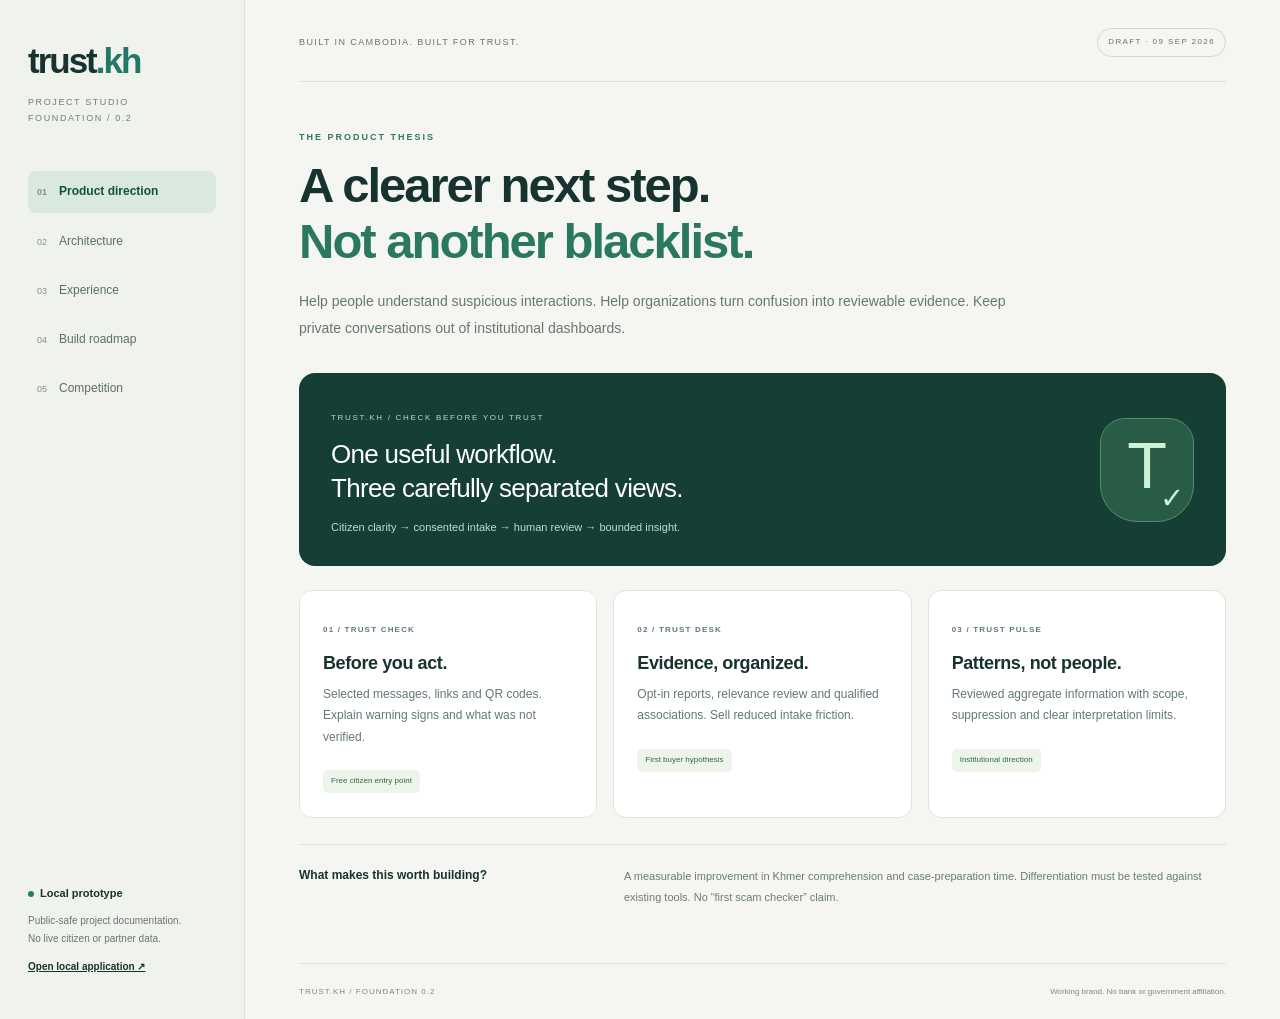
==== app/static/project/index.html @ 252b232f "feat: Trust.kh foundation 0.2 with working intake UI, architecture and CDA plan" ====
<!doctype html><html lang="en"><head><meta charset="utf-8"><meta name="viewport" content="width=device-width,initial-scale=1"><title>Trust.kh — Project studio</title><link rel="stylesheet" href="studio.css"></head><body><a class="skip" href="#content">Skip to content</a><div class="shell"><aside class="rail"><a class="wordmark" href="#overview">trust<span>.kh</span></a><p class="rail-caption">PROJECT STUDIO<br>FOUNDATION / 0.2</p><nav aria-label="Project sections"><button class="active" data-view="overview" aria-pressed="true"><span>01</span>Product direction</button><button data-view="architecture" aria-pressed="false"><span>02</span>Architecture</button><button data-view="experience" aria-pressed="false"><span>03</span>Experience</button><button data-view="roadmap" aria-pressed="false"><span>04</span>Build roadmap</button><button data-view="pitch" aria-pressed="false"><span>05</span>Competition</button></nav><div class="rail-bottom"><span class="status-dot"></span>Local prototype<p>Public-safe project documentation.<br>No live citizen or partner data.</p><a href="/">Open local application ↗</a></div></aside><main id="content"><header class="top"><span>BUILT IN CAMBODIA. BUILT FOR TRUST.</span><span class="pill">DRAFT · 09 SEP 2026</span></header><section data-section="overview"><div class="eyebrow">THE PRODUCT THESIS</div><h1>A clearer next step.<br><em>Not another blacklist.</em></h1><p class="lead">Help people understand suspicious interactions. Help organizations turn confusion into reviewable evidence. Keep private conversations out of institutional dashboards.</p><div class="hero-box"><div><span class="tiny">TRUST.KH / CHECK BEFORE YOU TRUST</span><h2>One useful workflow.<br>Three carefully separated views.</h2><p>Citizen clarity → consented intake → human review → bounded insight.</p></div><span class="seal" aria-hidden="true">T<span>✓</span></span></div><div class="cards three"><article><span class="label">01 / TRUST CHECK</span><h3>Before you act.</h3><p>Selected messages, links and QR codes. Explain warning signs and what was not verified.</p><span class="tag">Free citizen entry point</span></article><article><span class="label">02 / TRUST DESK</span><h3>Evidence, organized.</h3><p>Opt-in reports, relevance review and qualified associations. Sell reduced intake friction.</p><span class="tag">First buyer hypothesis</span></article><article><span class="label">03 / TRUST PULSE</span><h3>Patterns, not people.</h3><p>Reviewed aggregate information with scope, suppression and clear interpretation limits.</p><span class="tag">Institutional direction</span></article></div><div class="split-note"><strong>What makes this worth building?</strong><p>A measurable improvement in Khmer comprehension and case-preparation time. Differentiation must be tested against existing tools. No “first scam checker” claim.</p></div></section><section data-section="architecture" hidden><div class="eyebrow">ONE REPOSITORY. ONE MODULAR APPLICATION.</div><h1>Small enough to build.<br><em>Clear enough to trust.</em></h1><p class="lead">The current local adapter is intentionally separate from the proposed production design. Infrastructure is not an impact metric.</p><div class="architecture"><div class="layer-caption">WORKING LOCAL FOUNDATION</div><div class="nodes"><div>Citizen browser<small>Selected input + consent</small></div><div>Analyst workspace<small>Development role key</small></div><div>Aggregate view<small>Separate development key</small></div></div><div class="arrow" aria-hidden="true">↓</div><div class="node-main">FastAPI modular application<small>Request limits · scoped capabilities · versioned passive rules · QR decoding</small></div><div class="arrow" aria-hidden="true">↓</div><div class="nodes two"><div>Short-lived memory<small>15-minute check capabilities</small></div><div>SQLite<small>Minimized reports, review, audit</small></div></div></div><div class="cards two"><article><span class="label">PILOT TARGET / NOT IMPLEMENTED</span><h3>Durable and purpose-bound.</h3><p>PostgreSQL migrations, named staff + MFA, organization-level authorization, bounded workers, private storage, retention jobs and tested recovery.</p></article><article><span class="label">DESIGN BOUNDARY</span><h3>No arbitrary browsing.</h3><p>The app does not visit submitted URLs. External reputation and extraction require an approved provider, privacy decision, cost cap and explicit availability states.</p></article></div><div class="split-note"><strong>Publication is a separate boundary.</strong><p>Production Pulse should read approved fixed-period snapshots, not an unrestricted case database. Current small-cell suppression is not an anonymity guarantee.</p></div></section><section data-section="experience" hidden><div class="eyebrow">THE EXPERIENCE</div><h1>Calm by design.<br><em>Specific when it matters.</em></h1><p class="lead">A restrained deep-green palette, readable type, large controls and explanations that distinguish evidence from uncertainty. Khmer citizen copy is a draft pending user review.</p><div class="experience-grid"><article class="screen"><div class="screen-top"><strong>trust.kh</strong><span>DESIGN WALKTHROUGH</span></div><h3>What feels suspicious?</h3><div class="fake-tabs"><span class="selected">Message</span><span>Link</span><span>QR</span></div><div class="sample-input">Synthetic example:<br>“Please send your OTP to claim a reward.”</div><div class="sample-button">Check warning signs ↗</div><p class="micro">Illustration of the implemented workflow. This studio does not submit or analyze messages.</p></article><article class="screen"><div class="screen-top"><strong>Your next step</strong><span>ILLUSTRATIVE RESULT</span></div><div class="warning"><span>STRONG WARNING SIGNS</span><h3>Do not share the code.</h3><p>The text requests an OTP. Verify independently rather than sending credentials to another person.</p></div><div class="reason"><strong>What is not checked</strong><p>Sender identity, bank ownership and live reputation.</p></div><div class="reason"><strong>You control reporting</strong><p>A separate consent step. No automatic public accusation.</p></div></article></div><div class="cards three"><article><span class="swatch green"></span><h3>Clear action</h3><p>Deep green for primary actions. Status always uses words as well as color.</p></article><article><span class="swatch amber"></span><h3>Calibrated warnings</h3><p>No invented “93% scam” scores. Present reasons, source limits and next steps.</p></article><article><span class="swatch gray"></span><h3>Honest unknowns</h3><p>An unknown result is not safe. Offline guidance must not look like a live check.</p></article></div><div class="split-note"><strong>Actual working screens are in the app.</strong><p>Use the citizen, analyst and Pulse pages on the local server. This walkthrough is not a substitute for backend tests or device testing.</p></div></section><section data-section="roadmap" hidden><div class="eyebrow">BUILD IN SMALL, VERIFIED SLICES</div><h1>From prototype<br><em>to credible evidence.</em></h1><p class="lead">A founder-led plan with AI-assisted development. Dates and capacity are assumptions; customer validation and safe data handling determine the release.</p><div class="timeline"><article><span class="week">09–15 SEP</span><div><span class="tag">FOUNDATION + DISCOVERY</span><h3>Establish the workflow.</h3><p>Local app, code history, architecture, acceptance tests. Interview five staff and ten citizen users; confirm ownership and category.</p></div></article><article><span class="week">16–29 SEP</span><div><span class="tag planned">PLANNED</span><h3>Build the controlled pilot path.</h3><p>Durable storage and named identity. Approved reputation adapter and user-confirmed extraction. Evaluate Khmer and KHQR compatibility.</p></div></article><article><span class="week">30 SEP–13 OCT</span><div><span class="tag planned">PLANNED</span><h3>Prove safety and usefulness.</h3><p>Consent, access, deletion and restoration tests. Controlled pilot only after release gates. Compare with the existing staff workflow.</p></div></article><article><span class="week">14–27 OCT</span><div><span class="tag planned">PLANNED</span><h3>Measure, correct, freeze.</h3><p>Review errors, price-test, seek a second design partner, document outcomes and rehearse a transparent demonstration.</p></div></article><article><span class="week">28 OCT–01 NOV</span><div><span class="tag planned">SUBMISSION BUFFER</span><h3>Submit what is true.</h3><p>Owner approval, exact eligibility and field checks. Distinguish working, synthetic and planned capabilities.</p></div></article></div><div class="split-note"><strong>Cut scope before cutting safeguards.</strong><p>Telegram, native apps, detailed maps and elaborate graph visuals come after the core intake workflow, not before it.</p></div></section><section data-section="pitch" hidden><div class="eyebrow">CDA 2026 / WORKING ENTRY STRATEGY</div><h1>Demonstrate value.<br><em>Do not manufacture traction.</em></h1><p class="lead">Primary working route: Digital Research &amp; Innovation, subject to eligibility confirmation. Minister’s Startup remains conditional on applicable registration and ownership requirements.</p><div class="hero-box"><div><span class="tiny">THE RESEARCH QUESTION</span><h2>Can structured, user-confirmed intake<br>make case preparation meaningfully better?</h2><p>Compare preparation time, comprehension, correction burden and mistakes—not just downloads.</p></div></div><div class="cards three"><article><span class="label">WORKING DEMO</span><h3>Show an unknown.</h3><p>Explain an OTP warning, then show an unfamiliar link with insufficient evidence. No claim of comprehensive scam detection.</p></article><article><span class="label">PILOT PROOF</span><h3>Measure the difference.</h3><p>Matched tasks, documented baseline, held-out cases and independent review where feasible. Targets are not results.</p></article><article><span class="label">RIGHT TO OPERATE</span><h3>Earn permission.</h3><p>Confirm applicant eligibility, project ownership, data permissions and any use of logos. No government endorsement is claimed.</p></article></div><div class="facts"><div><strong>02 Nov 2026</strong><span>Published application closing date</span></div><div><strong>Individual route</strong><span>Research &amp; Innovation eligibility</span></div><div><strong>No submission yet</strong><span>Draft proposal; owner action required</span></div></div><p class="micro">Source: MPTC CDA 2026 page, reviewed 9 September 2026. Verify requirements before submitting. <a href="https://mptc.gov.kh/cda26/" target="_blank" rel="noopener noreferrer">Official competition information ↗</a></p></section><footer>TRUST.KH / FOUNDATION 0.2<span>Working brand. No bank or government affiliation.</span></footer></main></div><script src="studio.js"></script></body></html>
---- app/static/project/studio.css ----
*{box-sizing:border-box}body{margin:0;background:#f5f6f1;color:#16332f;font-family:Inter,Arial,sans-serif;font-size:15px;line-height:1.6}button{font:inherit;cursor:pointer}a{color:inherit}button:focus-visible,a:focus-visible{outline:3px solid #b56b2e;outline-offset:5px}[hidden]{display:none!important}.skip{position:absolute;top:-100px;padding:10px;background:white;z-index:5}.skip:focus{top:4px}.shell{max-width:1600px;margin:auto;display:grid;grid-template-columns:245px 1fr;min-height:100vh}.rail{padding:43px 28px;border-right:1px solid #dce2da;display:flex;flex-direction:column;min-height:100vh;background:#f0f3ec}.wordmark{font-weight:800;font-size:35px;letter-spacing:-2px;text-decoration:none;line-height:1}.wordmark span{color:#247766}.rail-caption{font-size:9px;letter-spacing:1.6px;color:#6c7f72;line-height:1.8;margin:16px 0 45px}nav{display:grid;gap:8px}nav button{border:0;background:transparent;text-align:left;padding:11px 9px;border-radius:8px;font-size:12px;color:#5a6f65}nav button span{font-size:9px;display:inline-block;width:22px;color:#7c9484}nav button.active{background:#dae9dd;color:#154f40;font-weight:700}.rail-bottom{margin-top:auto;padding-top:80px;font-size:11px;font-weight:700}.rail-bottom p{font-size:10px;font-weight:400;color:#63786d;line-height:1.8}.rail-bottom a{font-size:10px}.status-dot{width:6px;height:6px;display:inline-block;background:#277d5e;border-radius:50%;margin-right:6px}main{padding:28px 54px 20px;min-width:0}.top{display:flex;justify-content:space-between;align-items:center;gap:20px;font-size:9px;letter-spacing:1.4px;color:#64766a;border-bottom:1px solid #dde2d9;padding-bottom:24px;margin-bottom:48px}.pill{border:1px solid #d0dbcb;padding:7px 10px;border-radius:20px;font-size:8px;white-space:nowrap}.eyebrow{font-size:9px;letter-spacing:2px;font-weight:700;color:#317859;margin-bottom:14px}h1{font-size:49px;letter-spacing:-2px;font-weight:650;line-height:1.13;margin:0 0 19px}h1 em{font-style:normal;color:#2b7860}.lead{font-size:14px;max-width:710px;color:#64796c;line-height:1.9;margin:0 0 30px}.hero-box{padding:30px 32px;background:#153e34;color:white;border-radius:16px;display:flex;align-items:center;justify-content:space-between;gap:20px;margin:32px 0 24px}.tiny{font-size:8px;letter-spacing:1.7px;color:#b8dec2}.hero-box h2{font-weight:500;font-size:26px;letter-spacing:-.7px;line-height:1.3;margin:11px 0}.hero-box p{font-size:11px;color:#c3dccb;margin:13px 0 0}.seal{position:relative;font-size:65px;background:#285c47;color:#cef4d8;width:94px;height:104px;border:1px solid #578b6a;border-radius:25px 25px 37px 37px;text-align:center;line-height:1.45;flex-shrink:0}.seal span{position:absolute;right:9px;bottom:2px;font-size:29px}.cards{display:grid;gap:16px;margin:23px 0}.three{grid-template-columns:repeat(3,1fr)}.two{grid-template-columns:repeat(2,1fr)}.cards article{padding:24px 23px;background:#fff;border:1px solid #dfe5dc;border-radius:13px}.label{font-size:8px;letter-spacing:1.2px;color:#5d7d6a;font-weight:700}h3{font-size:18px;letter-spacing:-.4px;margin:12px 0 8px;line-height:1.35}.cards p{font-size:12px;line-height:1.8;color:#637a69;margin:8px 0 18px}.tag{font-size:8px;background:#edf4e9;color:#2f6b46;border-radius:5px;padding:5px 8px;display:inline-block}.planned{background:#f7eddc;color:#80591d}.split-note{display:grid;grid-template-columns:1fr 2fr;gap:24px;border-top:1px solid #d9e1d4;margin-top:26px;padding-top:21px}.split-note strong{font-size:12px;line-height:1.5}.split-note p{font-size:11px;color:#6a7d6c;line-height:1.9;margin:0}footer{margin-top:55px;border-top:1px solid #dfe4d9;padding:22px 0 0;display:flex;justify-content:space-between;gap:15px;font-size:8px;letter-spacing:1px;color:#798b77}footer span{letter-spacing:0}.architecture{padding:28px;background:#fff;border:1px solid #dce6d8;border-radius:15px;margin-top:25px}.layer-caption{font-size:9px;letter-spacing:1.8px;margin-bottom:23px;color:#438162}.nodes{display:grid;grid-template-columns:repeat(3,1fr);gap:15px}.nodes.two{grid-template-columns:repeat(2,1fr)}.nodes div,.node-main{border:1px solid #b4d3b4;border-radius:10px;background:#f3f8ee;text-align:center;padding:16px 12px;font-size:13px;font-weight:650}.nodes small,.node-main small{display:block;font-size:9px;font-weight:400;color:#6b8168;margin-top:5px}.node-main{background:#193f33;color:#fff}.node-main small{color:#c5d9c6}.arrow{text-align:center;font-size:25px;line-height:1.1;color:#579369;margin:9px}.experience-grid{display:grid;grid-template-columns:1fr 1fr;gap:24px}.screen{background:#fff;border:1px solid #d9e4d4;border-radius:17px;padding:26px;box-shadow:0 12px 30px #152a1905}.screen-top{display:flex;align-items:center;justify-content:space-between;gap:10px;border-bottom:1px solid #e2e8dc;padding-bottom:15px;margin-bottom:22px}.screen-top strong{font-size:21px;letter-spacing:-1px}.screen-top span{font-size:7px;color:#7a8a74;letter-spacing:.7px}.fake-tabs{display:flex;gap:8px;margin:17px 0;font-size:10px}.fake-tabs span{padding:6px 14px;background:#f2f5ef;border-radius:6px}.fake-tabs .selected{background:#154b38;color:white}.sample-input{border:1px solid #d9e3d2;background:#f8faf5;padding:18px;border-radius:9px;font-size:12px;line-height:2;color:#65785e;min-height:130px}.sample-button{background:#17573e;color:white;padding:12px 17px;border-radius:8px;display:inline-block;font-size:11px;margin:18px 0 0}.micro{font-size:10px;color:#7a8a70;line-height:1.9}.warning{background:#fbefea;border:1px solid #ebcabe;border-radius:11px;padding:18px}.warning>span{font-size:8px;letter-spacing:1.3px;color:#a14e38}.warning h3{font-size:20px;color:#a14e38}.warning p{font-size:11px;color:#7d665d}.reason{border-top:1px solid #e4e8df;padding-top:13px;margin-top:18px}.reason strong{font-size:11px}.reason p{font-size:11px;color:#71836a;margin:4px 0}.swatch{display:block;width:31px;height:31px;border-radius:50%;margin-bottom:16px}.green{background:#17573e}.amber{background:#b77336}.gray{background:#8a9a86}.timeline{margin-top:25px}.timeline article{display:grid;grid-template-columns:140px 1fr;gap:25px;padding:22px 0;border-top:1px solid #dbe2d4}.week{font-size:11px;color:#4a7052;padding-top:4px;font-weight:600}.timeline h3{margin:9px 0 6px}.timeline p{font-size:12px;color:#6b7d64;margin:0;line-height:1.8}.facts{display:grid;grid-template-columns:repeat(3,1fr);gap:22px;padding:25px 0;border-top:1px solid #dce3d5}.facts strong{font-size:18px;display:block;letter-spacing:-.4px}.facts span{font-size:10px;color:#718668}@media(max-width:1050px){.shell{grid-template-columns:210px 1fr}.rail{padding:33px 20px}main{padding:28px 30px}h1{font-size:42px}.hero-box h2{font-size:22px}.three{grid-template-columns:1fr}.split-note{grid-template-columns:1fr;gap:8px}}@media(max-width:720px){.shell{display:block}.rail{min-height:0;padding:22px 20px;display:block;border-right:0;border-bottom:1px solid #dce2da}.rail-caption{margin:9px 0 18px}.rail-bottom{display:none}nav{grid-template-columns:repeat(2,1fr);gap:4px}nav button{min-height:44px}.wordmark{font-size:30px}main{padding:23px 20px}.top{margin-bottom:30px;letter-spacing:.5px;font-size:8px}.pill{font-size:7px}h1{font-size:36px;letter-spacing:-1.2px}.hero-box{padding:23px}.hero-box h2{font-size:23px}.seal{display:none}.two,.experience-grid,.nodes,.nodes.two,.facts{grid-template-columns:1fr}.timeline article{grid-template-columns:1fr;gap:10px}.architecture{padding:20px}.lead{font-size:13px}footer{display:block}footer span{display:block;margin-top:8px}}@media(prefers-reduced-motion:reduce){*{scroll-behavior:auto!important}}
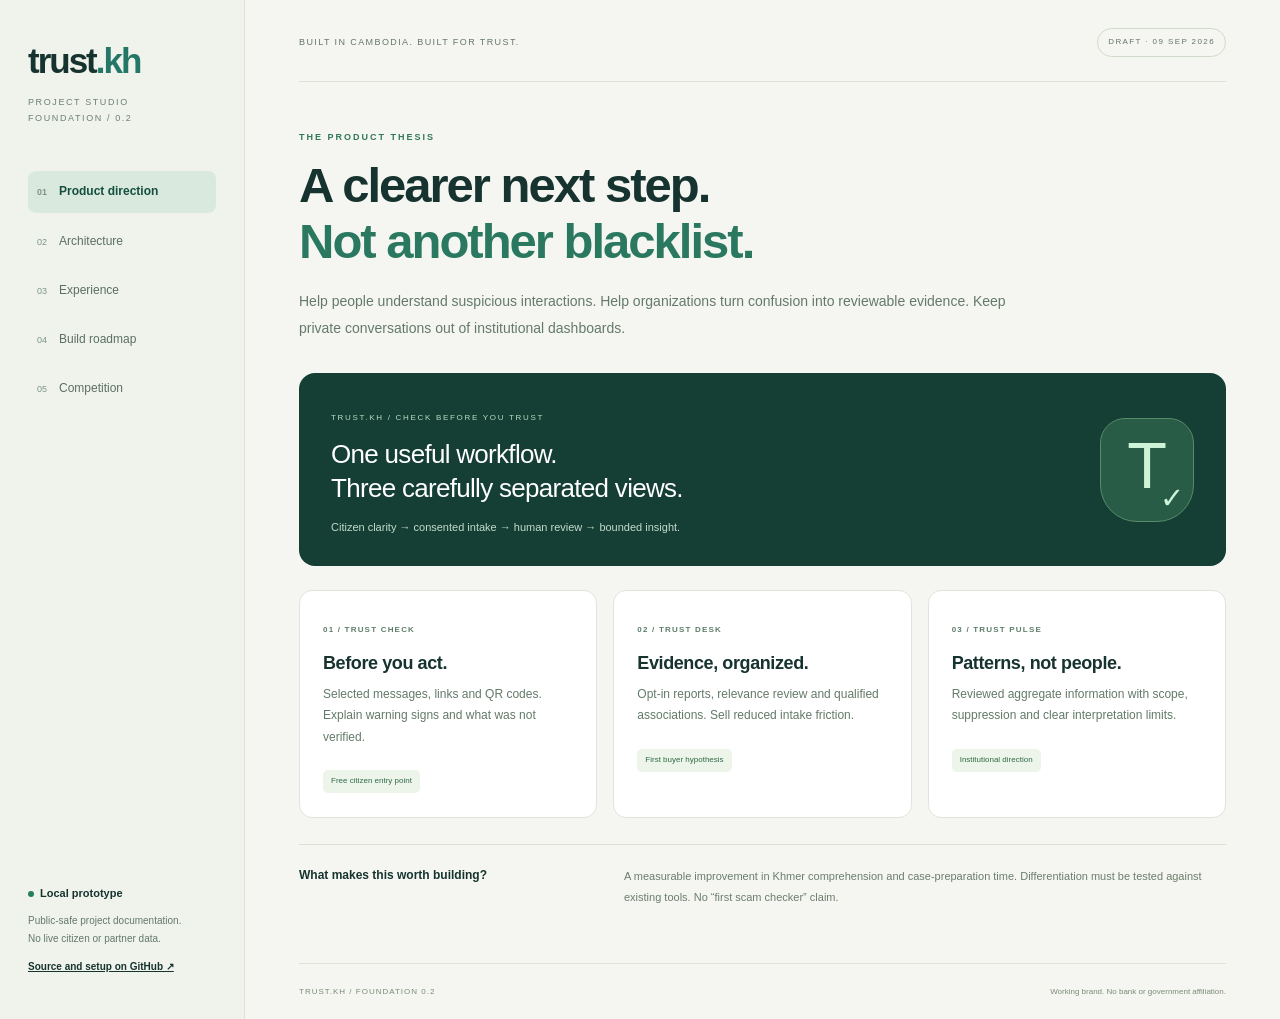
==== commit af22b7a8: "ci: publish the project studio to GitHub Pages Gives a shareable link for recruiting testers without" ====
--- a/app/static/project/index.html
+++ b/app/static/project/index.html
@@ -1 +1 @@
-<!doctype html><html lang="en"><head><meta charset="utf-8"><meta name="viewport" content="width=device-width,initial-scale=1"><title>Trust.kh — Project studio</title><link rel="stylesheet" href="studio.css"></head><body><a class="skip" href="#content">Skip to content</a><div class="shell"><aside class="rail"><a class="wordmark" href="#overview">trust<span>.kh</span></a><p class="rail-caption">PROJECT STUDIO<br>FOUNDATION / 0.2</p><nav aria-label="Project sections"><button class="active" data-view="overview" aria-pressed="true"><span>01</span>Product direction</button><button data-view="architecture" aria-pressed="false"><span>02</span>Architecture</button><button data-view="experience" aria-pressed="false"><span>03</span>Experience</button><button data-view="roadmap" aria-pressed="false"><span>04</span>Build roadmap</button><button data-view="pitch" aria-pressed="false"><span>05</span>Competition</button></nav><div class="rail-bottom"><span class="status-dot"></span>Local prototype<p>Public-safe project documentation.<br>No live citizen or partner data.</p><a href="/">Open local application ↗</a></div></aside><main id="content"><header class="top"><span>BUILT IN CAMBODIA. BUILT FOR TRUST.</span><span class="pill">DRAFT · 09 SEP 2026</span></header><section data-section="overview"><div class="eyebrow">THE PRODUCT THESIS</div><h1>A clearer next step.<br><em>Not another blacklist.</em></h1><p class="lead">Help people understand suspicious interactions. Help organizations turn confusion into reviewable evidence. Keep private conversations out of institutional dashboards.</p><div class="hero-box"><div><span class="tiny">TRUST.KH / CHECK BEFORE YOU TRUST</span><h2>One useful workflow.<br>Three carefully separated views.</h2><p>Citizen clarity → consented intake → human review → bounded insight.</p></div><span class="seal" aria-hidden="true">T<span>✓</span></span></div><div class="cards three"><article><span class="label">01 / TRUST CHECK</span><h3>Before you act.</h3><p>Selected messages, links and QR codes. Explain warning signs and what was not verified.</p><span class="tag">Free citizen entry point</span></article><article><span class="label">02 / TRUST DESK</span><h3>Evidence, organized.</h3><p>Opt-in reports, relevance review and qualified associations. Sell reduced intake friction.</p><span class="tag">First buyer hypothesis</span></article><article><span class="label">03 / TRUST PULSE</span><h3>Patterns, not people.</h3><p>Reviewed aggregate information with scope, suppression and clear interpretation limits.</p><span class="tag">Institutional direction</span></article></div><div class="split-note"><strong>What makes this worth building?</strong><p>A measurable improvement in Khmer comprehension and case-preparation time. Differentiation must be tested against existing tools. No “first scam checker” claim.</p></div></section><section data-section="architecture" hidden><div class="eyebrow">ONE REPOSITORY. ONE MODULAR APPLICATION.</div><h1>Small enough to build.<br><em>Clear enough to trust.</em></h1><p class="lead">The current local adapter is intentionally separate from the proposed production design. Infrastructure is not an impact metric.</p><div class="architecture"><div class="layer-caption">WORKING LOCAL FOUNDATION</div><div class="nodes"><div>Citizen browser<small>Selected input + consent</small></div><div>Analyst workspace<small>Development role key</small></div><div>Aggregate view<small>Separate development key</small></div></div><div class="arrow" aria-hidden="true">↓</div><div class="node-main">FastAPI modular application<small>Request limits · scoped capabilities · versioned passive rules · QR decoding</small></div><div class="arrow" aria-hidden="true">↓</div><div class="nodes two"><div>Short-lived memory<small>15-minute check capabilities</small></div><div>SQLite<small>Minimized reports, review, audit</small></div></div></div><div class="cards two"><article><span class="label">PILOT TARGET / NOT IMPLEMENTED</span><h3>Durable and purpose-bound.</h3><p>PostgreSQL migrations, named staff + MFA, organization-level authorization, bounded workers, private storage, retention jobs and tested recovery.</p></article><article><span class="label">DESIGN BOUNDARY</span><h3>No arbitrary browsing.</h3><p>The app does not visit submitted URLs. External reputation and extraction require an approved provider, privacy decision, cost cap and explicit availability states.</p></article></div><div class="split-note"><strong>Publication is a separate boundary.</strong><p>Production Pulse should read approved fixed-period snapshots, not an unrestricted case database. Current small-cell suppression is not an anonymity guarantee.</p></div></section><section data-section="experience" hidden><div class="eyebrow">THE EXPERIENCE</div><h1>Calm by design.<br><em>Specific when it matters.</em></h1><p class="lead">A restrained deep-green palette, readable type, large controls and explanations that distinguish evidence from uncertainty. Khmer citizen copy is a draft pending user review.</p><div class="experience-grid"><article class="screen"><div class="screen-top"><strong>trust.kh</strong><span>DESIGN WALKTHROUGH</span></div><h3>What feels suspicious?</h3><div class="fake-tabs"><span class="selected">Message</span><span>Link</span><span>QR</span></div><div class="sample-input">Synthetic example:<br>“Please send your OTP to claim a reward.”</div><div class="sample-button">Check warning signs ↗</div><p class="micro">Illustration of the implemented workflow. This studio does not submit or analyze messages.</p></article><article class="screen"><div class="screen-top"><strong>Your next step</strong><span>ILLUSTRATIVE RESULT</span></div><div class="warning"><span>STRONG WARNING SIGNS</span><h3>Do not share the code.</h3><p>The text requests an OTP. Verify independently rather than sending credentials to another person.</p></div><div class="reason"><strong>What is not checked</strong><p>Sender identity, bank ownership and live reputation.</p></div><div class="reason"><strong>You control reporting</strong><p>A separate consent step. No automatic public accusation.</p></div></article></div><div class="cards three"><article><span class="swatch green"></span><h3>Clear action</h3><p>Deep green for primary actions. Status always uses words as well as color.</p></article><article><span class="swatch amber"></span><h3>Calibrated warnings</h3><p>No invented “93% scam” scores. Present reasons, source limits and next steps.</p></article><article><span class="swatch gray"></span><h3>Honest unknowns</h3><p>An unknown result is not safe. Offline guidance must not look like a live check.</p></article></div><div class="split-note"><strong>Actual working screens are in the app.</strong><p>Use the citizen, analyst and Pulse pages on the local server. This walkthrough is not a substitute for backend tests or device testing.</p></div></section><section data-section="roadmap" hidden><div class="eyebrow">BUILD IN SMALL, VERIFIED SLICES</div><h1>From prototype<br><em>to credible evidence.</em></h1><p class="lead">A founder-led plan with AI-assisted development. Dates and capacity are assumptions; customer validation and safe data handling determine the release.</p><div class="timeline"><article><span class="week">09–15 SEP</span><div><span class="tag">FOUNDATION + DISCOVERY</span><h3>Establish the workflow.</h3><p>Local app, code history, architecture, acceptance tests. Interview five staff and ten citizen users; confirm ownership and category.</p></div></article><article><span class="week">16–29 SEP</span><div><span class="tag planned">PLANNED</span><h3>Build the controlled pilot path.</h3><p>Durable storage and named identity. Approved reputation adapter and user-confirmed extraction. Evaluate Khmer and KHQR compatibility.</p></div></article><article><span class="week">30 SEP–13 OCT</span><div><span class="tag planned">PLANNED</span><h3>Prove safety and usefulness.</h3><p>Consent, access, deletion and restoration tests. Controlled pilot only after release gates. Compare with the existing staff workflow.</p></div></article><article><span class="week">14–27 OCT</span><div><span class="tag planned">PLANNED</span><h3>Measure, correct, freeze.</h3><p>Review errors, price-test, seek a second design partner, document outcomes and rehearse a transparent demonstration.</p></div></article><article><span class="week">28 OCT–01 NOV</span><div><span class="tag planned">SUBMISSION BUFFER</span><h3>Submit what is true.</h3><p>Owner approval, exact eligibility and field checks. Distinguish working, synthetic and planned capabilities.</p></div></article></div><div class="split-note"><strong>Cut scope before cutting safeguards.</strong><p>Telegram, native apps, detailed maps and elaborate graph visuals come after the core intake workflow, not before it.</p></div></section><section data-section="pitch" hidden><div class="eyebrow">CDA 2026 / WORKING ENTRY STRATEGY</div><h1>Demonstrate value.<br><em>Do not manufacture traction.</em></h1><p class="lead">Primary working route: Digital Research &amp; Innovation, subject to eligibility confirmation. Minister’s Startup remains conditional on applicable registration and ownership requirements.</p><div class="hero-box"><div><span class="tiny">THE RESEARCH QUESTION</span><h2>Can structured, user-confirmed intake<br>make case preparation meaningfully better?</h2><p>Compare preparation time, comprehension, correction burden and mistakes—not just downloads.</p></div></div><div class="cards three"><article><span class="label">WORKING DEMO</span><h3>Show an unknown.</h3><p>Explain an OTP warning, then show an unfamiliar link with insufficient evidence. No claim of comprehensive scam detection.</p></article><article><span class="label">PILOT PROOF</span><h3>Measure the difference.</h3><p>Matched tasks, documented baseline, held-out cases and independent review where feasible. Targets are not results.</p></article><article><span class="label">RIGHT TO OPERATE</span><h3>Earn permission.</h3><p>Confirm applicant eligibility, project ownership, data permissions and any use of logos. No government endorsement is claimed.</p></article></div><div class="facts"><div><strong>02 Nov 2026</strong><span>Published application closing date</span></div><div><strong>Individual route</strong><span>Research &amp; Innovation eligibility</span></div><div><strong>No submission yet</strong><span>Draft proposal; owner action required</span></div></div><p class="micro">Source: MPTC CDA 2026 page, reviewed 9 September 2026. Verify requirements before submitting. <a href="https://mptc.gov.kh/cda26/" target="_blank" rel="noopener noreferrer">Official competition information ↗</a></p></section><footer>TRUST.KH / FOUNDATION 0.2<span>Working brand. No bank or government affiliation.</span></footer></main></div><script src="studio.js"></script></body></html>+<!doctype html><html lang="en"><head><meta charset="utf-8"><meta name="viewport" content="width=device-width,initial-scale=1"><title>Trust.kh — Project studio</title><link rel="stylesheet" href="studio.css"></head><body><a class="skip" href="#content">Skip to content</a><div class="shell"><aside class="rail"><a class="wordmark" href="#overview">trust<span>.kh</span></a><p class="rail-caption">PROJECT STUDIO<br>FOUNDATION / 0.2</p><nav aria-label="Project sections"><button class="active" data-view="overview" aria-pressed="true"><span>01</span>Product direction</button><button data-view="architecture" aria-pressed="false"><span>02</span>Architecture</button><button data-view="experience" aria-pressed="false"><span>03</span>Experience</button><button data-view="roadmap" aria-pressed="false"><span>04</span>Build roadmap</button><button data-view="pitch" aria-pressed="false"><span>05</span>Competition</button></nav><div class="rail-bottom"><span class="status-dot"></span>Local prototype<p>Public-safe project documentation.<br>No live citizen or partner data.</p><a href="../" data-app-link>Open local application ↗</a></div></aside><main id="content"><header class="top"><span>BUILT IN CAMBODIA. BUILT FOR TRUST.</span><span class="pill">DRAFT · 09 SEP 2026</span></header><section data-section="overview"><div class="eyebrow">THE PRODUCT THESIS</div><h1>A clearer next step.<br><em>Not another blacklist.</em></h1><p class="lead">Help people understand suspicious interactions. Help organizations turn confusion into reviewable evidence. Keep private conversations out of institutional dashboards.</p><div class="hero-box"><div><span class="tiny">TRUST.KH / CHECK BEFORE YOU TRUST</span><h2>One useful workflow.<br>Three carefully separated views.</h2><p>Citizen clarity → consented intake → human review → bounded insight.</p></div><span class="seal" aria-hidden="true">T<span>✓</span></span></div><div class="cards three"><article><span class="label">01 / TRUST CHECK</span><h3>Before you act.</h3><p>Selected messages, links and QR codes. Explain warning signs and what was not verified.</p><span class="tag">Free citizen entry point</span></article><article><span class="label">02 / TRUST DESK</span><h3>Evidence, organized.</h3><p>Opt-in reports, relevance review and qualified associations. Sell reduced intake friction.</p><span class="tag">First buyer hypothesis</span></article><article><span class="label">03 / TRUST PULSE</span><h3>Patterns, not people.</h3><p>Reviewed aggregate information with scope, suppression and clear interpretation limits.</p><span class="tag">Institutional direction</span></article></div><div class="split-note"><strong>What makes this worth building?</strong><p>A measurable improvement in Khmer comprehension and case-preparation time. Differentiation must be tested against existing tools. No “first scam checker” claim.</p></div></section><section data-section="architecture" hidden><div class="eyebrow">ONE REPOSITORY. ONE MODULAR APPLICATION.</div><h1>Small enough to build.<br><em>Clear enough to trust.</em></h1><p class="lead">The current local adapter is intentionally separate from the proposed production design. Infrastructure is not an impact metric.</p><div class="architecture"><div class="layer-caption">WORKING LOCAL FOUNDATION</div><div class="nodes"><div>Citizen browser<small>Selected input + consent</small></div><div>Analyst workspace<small>Development role key</small></div><div>Aggregate view<small>Separate development key</small></div></div><div class="arrow" aria-hidden="true">↓</div><div class="node-main">FastAPI modular application<small>Request limits · scoped capabilities · versioned passive rules · QR decoding</small></div><div class="arrow" aria-hidden="true">↓</div><div class="nodes two"><div>Short-lived memory<small>15-minute check capabilities</small></div><div>SQLite<small>Minimized reports, review, audit</small></div></div></div><div class="cards two"><article><span class="label">PILOT TARGET / NOT IMPLEMENTED</span><h3>Durable and purpose-bound.</h3><p>PostgreSQL migrations, named staff + MFA, organization-level authorization, bounded workers, private storage, retention jobs and tested recovery.</p></article><article><span class="label">DESIGN BOUNDARY</span><h3>No arbitrary browsing.</h3><p>The app does not visit submitted URLs. External reputation and extraction require an approved provider, privacy decision, cost cap and explicit availability states.</p></article></div><div class="split-note"><strong>Publication is a separate boundary.</strong><p>Production Pulse should read approved fixed-period snapshots, not an unrestricted case database. Current small-cell suppression is not an anonymity guarantee.</p></div></section><section data-section="experience" hidden><div class="eyebrow">THE EXPERIENCE</div><h1>Calm by design.<br><em>Specific when it matters.</em></h1><p class="lead">A restrained deep-green palette, readable type, large controls and explanations that distinguish evidence from uncertainty. Khmer citizen copy is a draft pending user review.</p><div class="experience-grid"><article class="screen"><div class="screen-top"><strong>trust.kh</strong><span>DESIGN WALKTHROUGH</span></div><h3>What feels suspicious?</h3><div class="fake-tabs"><span class="selected">Message</span><span>Link</span><span>QR</span></div><div class="sample-input">Synthetic example:<br>“Please send your OTP to claim a reward.”</div><div class="sample-button">Check warning signs ↗</div><p class="micro">Illustration of the implemented workflow. This studio does not submit or analyze messages.</p></article><article class="screen"><div class="screen-top"><strong>Your next step</strong><span>ILLUSTRATIVE RESULT</span></div><div class="warning"><span>STRONG WARNING SIGNS</span><h3>Do not share the code.</h3><p>The text requests an OTP. Verify independently rather than sending credentials to another person.</p></div><div class="reason"><strong>What is not checked</strong><p>Sender identity, bank ownership and live reputation.</p></div><div class="reason"><strong>You control reporting</strong><p>A separate consent step. No automatic public accusation.</p></div></article></div><div class="cards three"><article><span class="swatch green"></span><h3>Clear action</h3><p>Deep green for primary actions. Status always uses words as well as color.</p></article><article><span class="swatch amber"></span><h3>Calibrated warnings</h3><p>No invented “93% scam” scores. Present reasons, source limits and next steps.</p></article><article><span class="swatch gray"></span><h3>Honest unknowns</h3><p>An unknown result is not safe. Offline guidance must not look like a live check.</p></article></div><div class="split-note"><strong>Actual working screens are in the app.</strong><p>Use the citizen, analyst and Pulse pages on the local server. This walkthrough is not a substitute for backend tests or device testing.</p></div></section><section data-section="roadmap" hidden><div class="eyebrow">BUILD IN SMALL, VERIFIED SLICES</div><h1>From prototype<br><em>to credible evidence.</em></h1><p class="lead">A founder-led plan with AI-assisted development. Dates and capacity are assumptions; customer validation and safe data handling determine the release.</p><div class="timeline"><article><span class="week">09–15 SEP</span><div><span class="tag">FOUNDATION + DISCOVERY</span><h3>Establish the workflow.</h3><p>Local app, code history, architecture, acceptance tests. Interview five staff and ten citizen users; confirm ownership and category.</p></div></article><article><span class="week">16–29 SEP</span><div><span class="tag planned">PLANNED</span><h3>Build the controlled pilot path.</h3><p>Durable storage and named identity. Approved reputation adapter and user-confirmed extraction. Evaluate Khmer and KHQR compatibility.</p></div></article><article><span class="week">30 SEP–13 OCT</span><div><span class="tag planned">PLANNED</span><h3>Prove safety and usefulness.</h3><p>Consent, access, deletion and restoration tests. Controlled pilot only after release gates. Compare with the existing staff workflow.</p></div></article><article><span class="week">14–27 OCT</span><div><span class="tag planned">PLANNED</span><h3>Measure, correct, freeze.</h3><p>Review errors, price-test, seek a second design partner, document outcomes and rehearse a transparent demonstration.</p></div></article><article><span class="week">28 OCT–01 NOV</span><div><span class="tag planned">SUBMISSION BUFFER</span><h3>Submit what is true.</h3><p>Owner approval, exact eligibility and field checks. Distinguish working, synthetic and planned capabilities.</p></div></article></div><div class="split-note"><strong>Cut scope before cutting safeguards.</strong><p>Telegram, native apps, detailed maps and elaborate graph visuals come after the core intake workflow, not before it.</p></div></section><section data-section="pitch" hidden><div class="eyebrow">CDA 2026 / WORKING ENTRY STRATEGY</div><h1>Demonstrate value.<br><em>Do not manufacture traction.</em></h1><p class="lead">Primary working route: Digital Research &amp; Innovation, subject to eligibility confirmation. Minister’s Startup remains conditional on applicable registration and ownership requirements.</p><div class="hero-box"><div><span class="tiny">THE RESEARCH QUESTION</span><h2>Can structured, user-confirmed intake<br>make case preparation meaningfully better?</h2><p>Compare preparation time, comprehension, correction burden and mistakes—not just downloads.</p></div></div><div class="cards three"><article><span class="label">WORKING DEMO</span><h3>Show an unknown.</h3><p>Explain an OTP warning, then show an unfamiliar link with insufficient evidence. No claim of comprehensive scam detection.</p></article><article><span class="label">PILOT PROOF</span><h3>Measure the difference.</h3><p>Matched tasks, documented baseline, held-out cases and independent review where feasible. Targets are not results.</p></article><article><span class="label">RIGHT TO OPERATE</span><h3>Earn permission.</h3><p>Confirm applicant eligibility, project ownership, data permissions and any use of logos. No government endorsement is claimed.</p></article></div><div class="facts"><div><strong>02 Nov 2026</strong><span>Published application closing date</span></div><div><strong>Individual route</strong><span>Research &amp; Innovation eligibility</span></div><div><strong>No submission yet</strong><span>Draft proposal; owner action required</span></div></div><p class="micro">Source: MPTC CDA 2026 page, reviewed 9 September 2026. Verify requirements before submitting. <a href="https://mptc.gov.kh/cda26/" target="_blank" rel="noopener noreferrer">Official competition information ↗</a></p></section><footer>TRUST.KH / FOUNDATION 0.2<span>Working brand. No bank or government affiliation.</span></footer></main></div><script src="studio.js"></script></body></html>
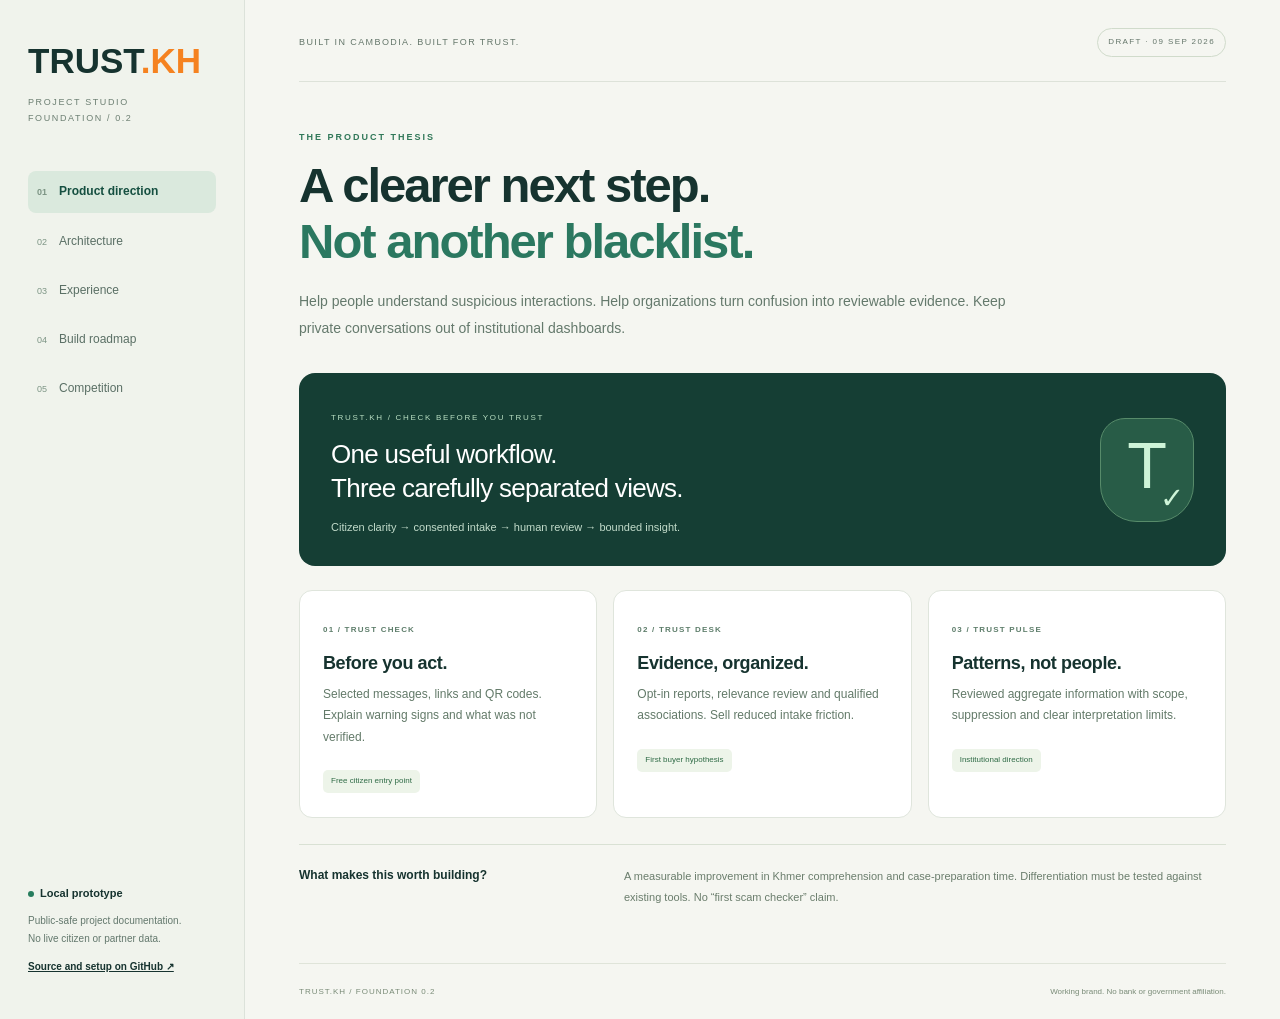
==== commit 5dc08b57: "fix(studio): give the project studio a favicon and the Trust.kh wordmark The studio had no icon link" ====
--- a/app/static/project/index.html
+++ b/app/static/project/index.html
@@ -1 +1 @@
-<!doctype html><html lang="en"><head><meta charset="utf-8"><meta name="viewport" content="width=device-width,initial-scale=1"><title>Trust.kh — Project studio</title><link rel="stylesheet" href="studio.css"></head><body><a class="skip" href="#content">Skip to content</a><div class="shell"><aside class="rail"><a class="wordmark" href="#overview">trust<span>.kh</span></a><p class="rail-caption">PROJECT STUDIO<br>FOUNDATION / 0.2</p><nav aria-label="Project sections"><button class="active" data-view="overview" aria-pressed="true"><span>01</span>Product direction</button><button data-view="architecture" aria-pressed="false"><span>02</span>Architecture</button><button data-view="experience" aria-pressed="false"><span>03</span>Experience</button><button data-view="roadmap" aria-pressed="false"><span>04</span>Build roadmap</button><button data-view="pitch" aria-pressed="false"><span>05</span>Competition</button></nav><div class="rail-bottom"><span class="status-dot"></span>Local prototype<p>Public-safe project documentation.<br>No live citizen or partner data.</p><a href="../" data-app-link>Open local application ↗</a></div></aside><main id="content"><header class="top"><span>BUILT IN CAMBODIA. BUILT FOR TRUST.</span><span class="pill">DRAFT · 09 SEP 2026</span></header><section data-section="overview"><div class="eyebrow">THE PRODUCT THESIS</div><h1>A clearer next step.<br><em>Not another blacklist.</em></h1><p class="lead">Help people understand suspicious interactions. Help organizations turn confusion into reviewable evidence. Keep private conversations out of institutional dashboards.</p><div class="hero-box"><div><span class="tiny">TRUST.KH / CHECK BEFORE YOU TRUST</span><h2>One useful workflow.<br>Three carefully separated views.</h2><p>Citizen clarity → consented intake → human review → bounded insight.</p></div><span class="seal" aria-hidden="true">T<span>✓</span></span></div><div class="cards three"><article><span class="label">01 / TRUST CHECK</span><h3>Before you act.</h3><p>Selected messages, links and QR codes. Explain warning signs and what was not verified.</p><span class="tag">Free citizen entry point</span></article><article><span class="label">02 / TRUST DESK</span><h3>Evidence, organized.</h3><p>Opt-in reports, relevance review and qualified associations. Sell reduced intake friction.</p><span class="tag">First buyer hypothesis</span></article><article><span class="label">03 / TRUST PULSE</span><h3>Patterns, not people.</h3><p>Reviewed aggregate information with scope, suppression and clear interpretation limits.</p><span class="tag">Institutional direction</span></article></div><div class="split-note"><strong>What makes this worth building?</strong><p>A measurable improvement in Khmer comprehension and case-preparation time. Differentiation must be tested against existing tools. No “first scam checker” claim.</p></div></section><section data-section="architecture" hidden><div class="eyebrow">ONE REPOSITORY. ONE MODULAR APPLICATION.</div><h1>Small enough to build.<br><em>Clear enough to trust.</em></h1><p class="lead">The current local adapter is intentionally separate from the proposed production design. Infrastructure is not an impact metric.</p><div class="architecture"><div class="layer-caption">WORKING LOCAL FOUNDATION</div><div class="nodes"><div>Citizen browser<small>Selected input + consent</small></div><div>Analyst workspace<small>Development role key</small></div><div>Aggregate view<small>Separate development key</small></div></div><div class="arrow" aria-hidden="true">↓</div><div class="node-main">FastAPI modular application<small>Request limits · scoped capabilities · versioned passive rules · QR decoding</small></div><div class="arrow" aria-hidden="true">↓</div><div class="nodes two"><div>Short-lived memory<small>15-minute check capabilities</small></div><div>SQLite<small>Minimized reports, review, audit</small></div></div></div><div class="cards two"><article><span class="label">PILOT TARGET / NOT IMPLEMENTED</span><h3>Durable and purpose-bound.</h3><p>PostgreSQL migrations, named staff + MFA, organization-level authorization, bounded workers, private storage, retention jobs and tested recovery.</p></article><article><span class="label">DESIGN BOUNDARY</span><h3>No arbitrary browsing.</h3><p>The app does not visit submitted URLs. External reputation and extraction require an approved provider, privacy decision, cost cap and explicit availability states.</p></article></div><div class="split-note"><strong>Publication is a separate boundary.</strong><p>Production Pulse should read approved fixed-period snapshots, not an unrestricted case database. Current small-cell suppression is not an anonymity guarantee.</p></div></section><section data-section="experience" hidden><div class="eyebrow">THE EXPERIENCE</div><h1>Calm by design.<br><em>Specific when it matters.</em></h1><p class="lead">A restrained deep-green palette, readable type, large controls and explanations that distinguish evidence from uncertainty. Khmer citizen copy is a draft pending user review.</p><div class="experience-grid"><article class="screen"><div class="screen-top"><strong>trust.kh</strong><span>DESIGN WALKTHROUGH</span></div><h3>What feels suspicious?</h3><div class="fake-tabs"><span class="selected">Message</span><span>Link</span><span>QR</span></div><div class="sample-input">Synthetic example:<br>“Please send your OTP to claim a reward.”</div><div class="sample-button">Check warning signs ↗</div><p class="micro">Illustration of the implemented workflow. This studio does not submit or analyze messages.</p></article><article class="screen"><div class="screen-top"><strong>Your next step</strong><span>ILLUSTRATIVE RESULT</span></div><div class="warning"><span>STRONG WARNING SIGNS</span><h3>Do not share the code.</h3><p>The text requests an OTP. Verify independently rather than sending credentials to another person.</p></div><div class="reason"><strong>What is not checked</strong><p>Sender identity, bank ownership and live reputation.</p></div><div class="reason"><strong>You control reporting</strong><p>A separate consent step. No automatic public accusation.</p></div></article></div><div class="cards three"><article><span class="swatch green"></span><h3>Clear action</h3><p>Deep green for primary actions. Status always uses words as well as color.</p></article><article><span class="swatch amber"></span><h3>Calibrated warnings</h3><p>No invented “93% scam” scores. Present reasons, source limits and next steps.</p></article><article><span class="swatch gray"></span><h3>Honest unknowns</h3><p>An unknown result is not safe. Offline guidance must not look like a live check.</p></article></div><div class="split-note"><strong>Actual working screens are in the app.</strong><p>Use the citizen, analyst and Pulse pages on the local server. This walkthrough is not a substitute for backend tests or device testing.</p></div></section><section data-section="roadmap" hidden><div class="eyebrow">BUILD IN SMALL, VERIFIED SLICES</div><h1>From prototype<br><em>to credible evidence.</em></h1><p class="lead">A founder-led plan with AI-assisted development. Dates and capacity are assumptions; customer validation and safe data handling determine the release.</p><div class="timeline"><article><span class="week">09–15 SEP</span><div><span class="tag">FOUNDATION + DISCOVERY</span><h3>Establish the workflow.</h3><p>Local app, code history, architecture, acceptance tests. Interview five staff and ten citizen users; confirm ownership and category.</p></div></article><article><span class="week">16–29 SEP</span><div><span class="tag planned">PLANNED</span><h3>Build the controlled pilot path.</h3><p>Durable storage and named identity. Approved reputation adapter and user-confirmed extraction. Evaluate Khmer and KHQR compatibility.</p></div></article><article><span class="week">30 SEP–13 OCT</span><div><span class="tag planned">PLANNED</span><h3>Prove safety and usefulness.</h3><p>Consent, access, deletion and restoration tests. Controlled pilot only after release gates. Compare with the existing staff workflow.</p></div></article><article><span class="week">14–27 OCT</span><div><span class="tag planned">PLANNED</span><h3>Measure, correct, freeze.</h3><p>Review errors, price-test, seek a second design partner, document outcomes and rehearse a transparent demonstration.</p></div></article><article><span class="week">28 OCT–01 NOV</span><div><span class="tag planned">SUBMISSION BUFFER</span><h3>Submit what is true.</h3><p>Owner approval, exact eligibility and field checks. Distinguish working, synthetic and planned capabilities.</p></div></article></div><div class="split-note"><strong>Cut scope before cutting safeguards.</strong><p>Telegram, native apps, detailed maps and elaborate graph visuals come after the core intake workflow, not before it.</p></div></section><section data-section="pitch" hidden><div class="eyebrow">CDA 2026 / WORKING ENTRY STRATEGY</div><h1>Demonstrate value.<br><em>Do not manufacture traction.</em></h1><p class="lead">Primary working route: Digital Research &amp; Innovation, subject to eligibility confirmation. Minister’s Startup remains conditional on applicable registration and ownership requirements.</p><div class="hero-box"><div><span class="tiny">THE RESEARCH QUESTION</span><h2>Can structured, user-confirmed intake<br>make case preparation meaningfully better?</h2><p>Compare preparation time, comprehension, correction burden and mistakes—not just downloads.</p></div></div><div class="cards three"><article><span class="label">WORKING DEMO</span><h3>Show an unknown.</h3><p>Explain an OTP warning, then show an unfamiliar link with insufficient evidence. No claim of comprehensive scam detection.</p></article><article><span class="label">PILOT PROOF</span><h3>Measure the difference.</h3><p>Matched tasks, documented baseline, held-out cases and independent review where feasible. Targets are not results.</p></article><article><span class="label">RIGHT TO OPERATE</span><h3>Earn permission.</h3><p>Confirm applicant eligibility, project ownership, data permissions and any use of logos. No government endorsement is claimed.</p></article></div><div class="facts"><div><strong>02 Nov 2026</strong><span>Published application closing date</span></div><div><strong>Individual route</strong><span>Research &amp; Innovation eligibility</span></div><div><strong>No submission yet</strong><span>Draft proposal; owner action required</span></div></div><p class="micro">Source: MPTC CDA 2026 page, reviewed 9 September 2026. Verify requirements before submitting. <a href="https://mptc.gov.kh/cda26/" target="_blank" rel="noopener noreferrer">Official competition information ↗</a></p></section><footer>TRUST.KH / FOUNDATION 0.2<span>Working brand. No bank or government affiliation.</span></footer></main></div><script src="studio.js"></script></body></html>+<!doctype html><html lang="en"><head><meta charset="utf-8"><meta name="viewport" content="width=device-width,initial-scale=1"><title>Trust.kh — Project studio</title><link rel="icon" href="icon.svg" type="image/svg+xml"><meta name="theme-color" content="#1B63C4"><link rel="stylesheet" href="studio.css"></head><body><a class="skip" href="#content">Skip to content</a><div class="shell"><aside class="rail"><a class="wordmark" href="#overview">TRUST<span>.KH</span></a><p class="rail-caption">PROJECT STUDIO<br>FOUNDATION / 0.2</p><nav aria-label="Project sections"><button class="active" data-view="overview" aria-pressed="true"><span>01</span>Product direction</button><button data-view="architecture" aria-pressed="false"><span>02</span>Architecture</button><button data-view="experience" aria-pressed="false"><span>03</span>Experience</button><button data-view="roadmap" aria-pressed="false"><span>04</span>Build roadmap</button><button data-view="pitch" aria-pressed="false"><span>05</span>Competition</button></nav><div class="rail-bottom"><span class="status-dot"></span>Local prototype<p>Public-safe project documentation.<br>No live citizen or partner data.</p><a href="../" data-app-link>Open local application ↗</a></div></aside><main id="content"><header class="top"><span>BUILT IN CAMBODIA. BUILT FOR TRUST.</span><span class="pill">DRAFT · 09 SEP 2026</span></header><section data-section="overview"><div class="eyebrow">THE PRODUCT THESIS</div><h1>A clearer next step.<br><em>Not another blacklist.</em></h1><p class="lead">Help people understand suspicious interactions. Help organizations turn confusion into reviewable evidence. Keep private conversations out of institutional dashboards.</p><div class="hero-box"><div><span class="tiny">TRUST.KH / CHECK BEFORE YOU TRUST</span><h2>One useful workflow.<br>Three carefully separated views.</h2><p>Citizen clarity → consented intake → human review → bounded insight.</p></div><span class="seal" aria-hidden="true">T<span>✓</span></span></div><div class="cards three"><article><span class="label">01 / TRUST CHECK</span><h3>Before you act.</h3><p>Selected messages, links and QR codes. Explain warning signs and what was not verified.</p><span class="tag">Free citizen entry point</span></article><article><span class="label">02 / TRUST DESK</span><h3>Evidence, organized.</h3><p>Opt-in reports, relevance review and qualified associations. Sell reduced intake friction.</p><span class="tag">First buyer hypothesis</span></article><article><span class="label">03 / TRUST PULSE</span><h3>Patterns, not people.</h3><p>Reviewed aggregate information with scope, suppression and clear interpretation limits.</p><span class="tag">Institutional direction</span></article></div><div class="split-note"><strong>What makes this worth building?</strong><p>A measurable improvement in Khmer comprehension and case-preparation time. Differentiation must be tested against existing tools. No “first scam checker” claim.</p></div></section><section data-section="architecture" hidden><div class="eyebrow">ONE REPOSITORY. ONE MODULAR APPLICATION.</div><h1>Small enough to build.<br><em>Clear enough to trust.</em></h1><p class="lead">The current local adapter is intentionally separate from the proposed production design. Infrastructure is not an impact metric.</p><div class="architecture"><div class="layer-caption">WORKING LOCAL FOUNDATION</div><div class="nodes"><div>Citizen browser<small>Selected input + consent</small></div><div>Analyst workspace<small>Development role key</small></div><div>Aggregate view<small>Separate development key</small></div></div><div class="arrow" aria-hidden="true">↓</div><div class="node-main">FastAPI modular application<small>Request limits · scoped capabilities · versioned passive rules · QR decoding</small></div><div class="arrow" aria-hidden="true">↓</div><div class="nodes two"><div>Short-lived memory<small>15-minute check capabilities</small></div><div>SQLite<small>Minimized reports, review, audit</small></div></div></div><div class="cards two"><article><span class="label">PILOT TARGET / NOT IMPLEMENTED</span><h3>Durable and purpose-bound.</h3><p>PostgreSQL migrations, named staff + MFA, organization-level authorization, bounded workers, private storage, retention jobs and tested recovery.</p></article><article><span class="label">DESIGN BOUNDARY</span><h3>No arbitrary browsing.</h3><p>The app does not visit submitted URLs. External reputation and extraction require an approved provider, privacy decision, cost cap and explicit availability states.</p></article></div><div class="split-note"><strong>Publication is a separate boundary.</strong><p>Production Pulse should read approved fixed-period snapshots, not an unrestricted case database. Current small-cell suppression is not an anonymity guarantee.</p></div></section><section data-section="experience" hidden><div class="eyebrow">THE EXPERIENCE</div><h1>Calm by design.<br><em>Specific when it matters.</em></h1><p class="lead">A restrained deep-green palette, readable type, large controls and explanations that distinguish evidence from uncertainty. Khmer citizen copy is a draft pending user review.</p><div class="experience-grid"><article class="screen"><div class="screen-top"><strong>trust.kh</strong><span>DESIGN WALKTHROUGH</span></div><h3>What feels suspicious?</h3><div class="fake-tabs"><span class="selected">Message</span><span>Link</span><span>QR</span></div><div class="sample-input">Synthetic example:<br>“Please send your OTP to claim a reward.”</div><div class="sample-button">Check warning signs ↗</div><p class="micro">Illustration of the implemented workflow. This studio does not submit or analyze messages.</p></article><article class="screen"><div class="screen-top"><strong>Your next step</strong><span>ILLUSTRATIVE RESULT</span></div><div class="warning"><span>STRONG WARNING SIGNS</span><h3>Do not share the code.</h3><p>The text requests an OTP. Verify independently rather than sending credentials to another person.</p></div><div class="reason"><strong>What is not checked</strong><p>Sender identity, bank ownership and live reputation.</p></div><div class="reason"><strong>You control reporting</strong><p>A separate consent step. No automatic public accusation.</p></div></article></div><div class="cards three"><article><span class="swatch green"></span><h3>Clear action</h3><p>Deep green for primary actions. Status always uses words as well as color.</p></article><article><span class="swatch amber"></span><h3>Calibrated warnings</h3><p>No invented “93% scam” scores. Present reasons, source limits and next steps.</p></article><article><span class="swatch gray"></span><h3>Honest unknowns</h3><p>An unknown result is not safe. Offline guidance must not look like a live check.</p></article></div><div class="split-note"><strong>Actual working screens are in the app.</strong><p>Use the citizen, analyst and Pulse pages on the local server. This walkthrough is not a substitute for backend tests or device testing.</p></div></section><section data-section="roadmap" hidden><div class="eyebrow">BUILD IN SMALL, VERIFIED SLICES</div><h1>From prototype<br><em>to credible evidence.</em></h1><p class="lead">A founder-led plan with AI-assisted development. Dates and capacity are assumptions; customer validation and safe data handling determine the release.</p><div class="timeline"><article><span class="week">09–15 SEP</span><div><span class="tag">FOUNDATION + DISCOVERY</span><h3>Establish the workflow.</h3><p>Local app, code history, architecture, acceptance tests. Interview five staff and ten citizen users; confirm ownership and category.</p></div></article><article><span class="week">16–29 SEP</span><div><span class="tag planned">PLANNED</span><h3>Build the controlled pilot path.</h3><p>Durable storage and named identity. Approved reputation adapter and user-confirmed extraction. Evaluate Khmer and KHQR compatibility.</p></div></article><article><span class="week">30 SEP–13 OCT</span><div><span class="tag planned">PLANNED</span><h3>Prove safety and usefulness.</h3><p>Consent, access, deletion and restoration tests. Controlled pilot only after release gates. Compare with the existing staff workflow.</p></div></article><article><span class="week">14–27 OCT</span><div><span class="tag planned">PLANNED</span><h3>Measure, correct, freeze.</h3><p>Review errors, price-test, seek a second design partner, document outcomes and rehearse a transparent demonstration.</p></div></article><article><span class="week">28 OCT–01 NOV</span><div><span class="tag planned">SUBMISSION BUFFER</span><h3>Submit what is true.</h3><p>Owner approval, exact eligibility and field checks. Distinguish working, synthetic and planned capabilities.</p></div></article></div><div class="split-note"><strong>Cut scope before cutting safeguards.</strong><p>Telegram, native apps, detailed maps and elaborate graph visuals come after the core intake workflow, not before it.</p></div></section><section data-section="pitch" hidden><div class="eyebrow">CDA 2026 / WORKING ENTRY STRATEGY</div><h1>Demonstrate value.<br><em>Do not manufacture traction.</em></h1><p class="lead">Primary working route: Digital Research &amp; Innovation, subject to eligibility confirmation. Minister’s Startup remains conditional on applicable registration and ownership requirements.</p><div class="hero-box"><div><span class="tiny">THE RESEARCH QUESTION</span><h2>Can structured, user-confirmed intake<br>make case preparation meaningfully better?</h2><p>Compare preparation time, comprehension, correction burden and mistakes—not just downloads.</p></div></div><div class="cards three"><article><span class="label">WORKING DEMO</span><h3>Show an unknown.</h3><p>Explain an OTP warning, then show an unfamiliar link with insufficient evidence. No claim of comprehensive scam detection.</p></article><article><span class="label">PILOT PROOF</span><h3>Measure the difference.</h3><p>Matched tasks, documented baseline, held-out cases and independent review where feasible. Targets are not results.</p></article><article><span class="label">RIGHT TO OPERATE</span><h3>Earn permission.</h3><p>Confirm applicant eligibility, project ownership, data permissions and any use of logos. No government endorsement is claimed.</p></article></div><div class="facts"><div><strong>02 Nov 2026</strong><span>Published application closing date</span></div><div><strong>Individual route</strong><span>Research &amp; Innovation eligibility</span></div><div><strong>No submission yet</strong><span>Draft proposal; owner action required</span></div></div><p class="micro">Source: MPTC CDA 2026 page, reviewed 9 September 2026. Verify requirements before submitting. <a href="https://mptc.gov.kh/cda26/" target="_blank" rel="noopener noreferrer">Official competition information ↗</a></p></section><footer>TRUST.KH / FOUNDATION 0.2<span>Working brand. No bank or government affiliation.</span></footer></main></div><script src="studio.js"></script></body></html>
--- a/app/static/project/studio.css
+++ b/app/static/project/studio.css
@@ -1 +1 @@
-*{box-sizing:border-box}body{margin:0;background:#f5f6f1;color:#16332f;font-family:Inter,Arial,sans-serif;font-size:15px;line-height:1.6}button{font:inherit;cursor:pointer}a{color:inherit}button:focus-visible,a:focus-visible{outline:3px solid #b56b2e;outline-offset:5px}[hidden]{display:none!important}.skip{position:absolute;top:-100px;padding:10px;background:white;z-index:5}.skip:focus{top:4px}.shell{max-width:1600px;margin:auto;display:grid;grid-template-columns:245px 1fr;min-height:100vh}.rail{padding:43px 28px;border-right:1px solid #dce2da;display:flex;flex-direction:column;min-height:100vh;background:#f0f3ec}.wordmark{font-weight:800;font-size:35px;letter-spacing:-2px;text-decoration:none;line-height:1}.wordmark span{color:#247766}.rail-caption{font-size:9px;letter-spacing:1.6px;color:#6c7f72;line-height:1.8;margin:16px 0 45px}nav{display:grid;gap:8px}nav button{border:0;background:transparent;text-align:left;padding:11px 9px;border-radius:8px;font-size:12px;color:#5a6f65}nav button span{font-size:9px;display:inline-block;width:22px;color:#7c9484}nav button.active{background:#dae9dd;color:#154f40;font-weight:700}.rail-bottom{margin-top:auto;padding-top:80px;font-size:11px;font-weight:700}.rail-bottom p{font-size:10px;font-weight:400;color:#63786d;line-height:1.8}.rail-bottom a{font-size:10px}.status-dot{width:6px;height:6px;display:inline-block;background:#277d5e;border-radius:50%;margin-right:6px}main{padding:28px 54px 20px;min-width:0}.top{display:flex;justify-content:space-between;align-items:center;gap:20px;font-size:9px;letter-spacing:1.4px;color:#64766a;border-bottom:1px solid #dde2d9;padding-bottom:24px;margin-bottom:48px}.pill{border:1px solid #d0dbcb;padding:7px 10px;border-radius:20px;font-size:8px;white-space:nowrap}.eyebrow{font-size:9px;letter-spacing:2px;font-weight:700;color:#317859;margin-bottom:14px}h1{font-size:49px;letter-spacing:-2px;font-weight:650;line-height:1.13;margin:0 0 19px}h1 em{font-style:normal;color:#2b7860}.lead{font-size:14px;max-width:710px;color:#64796c;line-height:1.9;margin:0 0 30px}.hero-box{padding:30px 32px;background:#153e34;color:white;border-radius:16px;display:flex;align-items:center;justify-content:space-between;gap:20px;margin:32px 0 24px}.tiny{font-size:8px;letter-spacing:1.7px;color:#b8dec2}.hero-box h2{font-weight:500;font-size:26px;letter-spacing:-.7px;line-height:1.3;margin:11px 0}.hero-box p{font-size:11px;color:#c3dccb;margin:13px 0 0}.seal{position:relative;font-size:65px;background:#285c47;color:#cef4d8;width:94px;height:104px;border:1px solid #578b6a;border-radius:25px 25px 37px 37px;text-align:center;line-height:1.45;flex-shrink:0}.seal span{position:absolute;right:9px;bottom:2px;font-size:29px}.cards{display:grid;gap:16px;margin:23px 0}.three{grid-template-columns:repeat(3,1fr)}.two{grid-template-columns:repeat(2,1fr)}.cards article{padding:24px 23px;background:#fff;border:1px solid #dfe5dc;border-radius:13px}.label{font-size:8px;letter-spacing:1.2px;color:#5d7d6a;font-weight:700}h3{font-size:18px;letter-spacing:-.4px;margin:12px 0 8px;line-height:1.35}.cards p{font-size:12px;line-height:1.8;color:#637a69;margin:8px 0 18px}.tag{font-size:8px;background:#edf4e9;color:#2f6b46;border-radius:5px;padding:5px 8px;display:inline-block}.planned{background:#f7eddc;color:#80591d}.split-note{display:grid;grid-template-columns:1fr 2fr;gap:24px;border-top:1px solid #d9e1d4;margin-top:26px;padding-top:21px}.split-note strong{font-size:12px;line-height:1.5}.split-note p{font-size:11px;color:#6a7d6c;line-height:1.9;margin:0}footer{margin-top:55px;border-top:1px solid #dfe4d9;padding:22px 0 0;display:flex;justify-content:space-between;gap:15px;font-size:8px;letter-spacing:1px;color:#798b77}footer span{letter-spacing:0}.architecture{padding:28px;background:#fff;border:1px solid #dce6d8;border-radius:15px;margin-top:25px}.layer-caption{font-size:9px;letter-spacing:1.8px;margin-bottom:23px;color:#438162}.nodes{display:grid;grid-template-columns:repeat(3,1fr);gap:15px}.nodes.two{grid-template-columns:repeat(2,1fr)}.nodes div,.node-main{border:1px solid #b4d3b4;border-radius:10px;background:#f3f8ee;text-align:center;padding:16px 12px;font-size:13px;font-weight:650}.nodes small,.node-main small{display:block;font-size:9px;font-weight:400;color:#6b8168;margin-top:5px}.node-main{background:#193f33;color:#fff}.node-main small{color:#c5d9c6}.arrow{text-align:center;font-size:25px;line-height:1.1;color:#579369;margin:9px}.experience-grid{display:grid;grid-template-columns:1fr 1fr;gap:24px}.screen{background:#fff;border:1px solid #d9e4d4;border-radius:17px;padding:26px;box-shadow:0 12px 30px #152a1905}.screen-top{display:flex;align-items:center;justify-content:space-between;gap:10px;border-bottom:1px solid #e2e8dc;padding-bottom:15px;margin-bottom:22px}.screen-top strong{font-size:21px;letter-spacing:-1px}.screen-top span{font-size:7px;color:#7a8a74;letter-spacing:.7px}.fake-tabs{display:flex;gap:8px;margin:17px 0;font-size:10px}.fake-tabs span{padding:6px 14px;background:#f2f5ef;border-radius:6px}.fake-tabs .selected{background:#154b38;color:white}.sample-input{border:1px solid #d9e3d2;background:#f8faf5;padding:18px;border-radius:9px;font-size:12px;line-height:2;color:#65785e;min-height:130px}.sample-button{background:#17573e;color:white;padding:12px 17px;border-radius:8px;display:inline-block;font-size:11px;margin:18px 0 0}.micro{font-size:10px;color:#7a8a70;line-height:1.9}.warning{background:#fbefea;border:1px solid #ebcabe;border-radius:11px;padding:18px}.warning>span{font-size:8px;letter-spacing:1.3px;color:#a14e38}.warning h3{font-size:20px;color:#a14e38}.warning p{font-size:11px;color:#7d665d}.reason{border-top:1px solid #e4e8df;padding-top:13px;margin-top:18px}.reason strong{font-size:11px}.reason p{font-size:11px;color:#71836a;margin:4px 0}.swatch{display:block;width:31px;height:31px;border-radius:50%;margin-bottom:16px}.green{background:#17573e}.amber{background:#b77336}.gray{background:#8a9a86}.timeline{margin-top:25px}.timeline article{display:grid;grid-template-columns:140px 1fr;gap:25px;padding:22px 0;border-top:1px solid #dbe2d4}.week{font-size:11px;color:#4a7052;padding-top:4px;font-weight:600}.timeline h3{margin:9px 0 6px}.timeline p{font-size:12px;color:#6b7d64;margin:0;line-height:1.8}.facts{display:grid;grid-template-columns:repeat(3,1fr);gap:22px;padding:25px 0;border-top:1px solid #dce3d5}.facts strong{font-size:18px;display:block;letter-spacing:-.4px}.facts span{font-size:10px;color:#718668}@media(max-width:1050px){.shell{grid-template-columns:210px 1fr}.rail{padding:33px 20px}main{padding:28px 30px}h1{font-size:42px}.hero-box h2{font-size:22px}.three{grid-template-columns:1fr}.split-note{grid-template-columns:1fr;gap:8px}}@media(max-width:720px){.shell{display:block}.rail{min-height:0;padding:22px 20px;display:block;border-right:0;border-bottom:1px solid #dce2da}.rail-caption{margin:9px 0 18px}.rail-bottom{display:none}nav{grid-template-columns:repeat(2,1fr);gap:4px}nav button{min-height:44px}.wordmark{font-size:30px}main{padding:23px 20px}.top{margin-bottom:30px;letter-spacing:.5px;font-size:8px}.pill{font-size:7px}h1{font-size:36px;letter-spacing:-1.2px}.hero-box{padding:23px}.hero-box h2{font-size:23px}.seal{display:none}.two,.experience-grid,.nodes,.nodes.two,.facts{grid-template-columns:1fr}.timeline article{grid-template-columns:1fr;gap:10px}.architecture{padding:20px}.lead{font-size:13px}footer{display:block}footer span{display:block;margin-top:8px}}@media(prefers-reduced-motion:reduce){*{scroll-behavior:auto!important}}+*{box-sizing:border-box}body{margin:0;background:#f5f6f1;color:#16332f;font-family:Inter,Arial,sans-serif;font-size:15px;line-height:1.6}button{font:inherit;cursor:pointer}a{color:inherit}button:focus-visible,a:focus-visible{outline:3px solid #b56b2e;outline-offset:5px}[hidden]{display:none!important}.skip{position:absolute;top:-100px;padding:10px;background:white;z-index:5}.skip:focus{top:4px}.shell{max-width:1600px;margin:auto;display:grid;grid-template-columns:245px 1fr;min-height:100vh}.rail{padding:43px 28px;border-right:1px solid #dce2da;display:flex;flex-direction:column;min-height:100vh;background:#f0f3ec}.wordmark{font-weight:800;font-size:35px;letter-spacing:0;text-decoration:none;line-height:1}.wordmark span{color:#F58220}.rail-caption{font-size:9px;letter-spacing:1.6px;color:#6c7f72;line-height:1.8;margin:16px 0 45px}nav{display:grid;gap:8px}nav button{border:0;background:transparent;text-align:left;padding:11px 9px;border-radius:8px;font-size:12px;color:#5a6f65}nav button span{font-size:9px;display:inline-block;width:22px;color:#7c9484}nav button.active{background:#dae9dd;color:#154f40;font-weight:700}.rail-bottom{margin-top:auto;padding-top:80px;font-size:11px;font-weight:700}.rail-bottom p{font-size:10px;font-weight:400;color:#63786d;line-height:1.8}.rail-bottom a{font-size:10px}.status-dot{width:6px;height:6px;display:inline-block;background:#277d5e;border-radius:50%;margin-right:6px}main{padding:28px 54px 20px;min-width:0}.top{display:flex;justify-content:space-between;align-items:center;gap:20px;font-size:9px;letter-spacing:1.4px;color:#64766a;border-bottom:1px solid #dde2d9;padding-bottom:24px;margin-bottom:48px}.pill{border:1px solid #d0dbcb;padding:7px 10px;border-radius:20px;font-size:8px;white-space:nowrap}.eyebrow{font-size:9px;letter-spacing:2px;font-weight:700;color:#317859;margin-bottom:14px}h1{font-size:49px;letter-spacing:-2px;font-weight:650;line-height:1.13;margin:0 0 19px}h1 em{font-style:normal;color:#2b7860}.lead{font-size:14px;max-width:710px;color:#64796c;line-height:1.9;margin:0 0 30px}.hero-box{padding:30px 32px;background:#153e34;color:white;border-radius:16px;display:flex;align-items:center;justify-content:space-between;gap:20px;margin:32px 0 24px}.tiny{font-size:8px;letter-spacing:1.7px;color:#b8dec2}.hero-box h2{font-weight:500;font-size:26px;letter-spacing:-.7px;line-height:1.3;margin:11px 0}.hero-box p{font-size:11px;color:#c3dccb;margin:13px 0 0}.seal{position:relative;font-size:65px;background:#285c47;color:#cef4d8;width:94px;height:104px;border:1px solid #578b6a;border-radius:25px 25px 37px 37px;text-align:center;line-height:1.45;flex-shrink:0}.seal span{position:absolute;right:9px;bottom:2px;font-size:29px}.cards{display:grid;gap:16px;margin:23px 0}.three{grid-template-columns:repeat(3,1fr)}.two{grid-template-columns:repeat(2,1fr)}.cards article{padding:24px 23px;background:#fff;border:1px solid #dfe5dc;border-radius:13px}.label{font-size:8px;letter-spacing:1.2px;color:#5d7d6a;font-weight:700}h3{font-size:18px;letter-spacing:-.4px;margin:12px 0 8px;line-height:1.35}.cards p{font-size:12px;line-height:1.8;color:#637a69;margin:8px 0 18px}.tag{font-size:8px;background:#edf4e9;color:#2f6b46;border-radius:5px;padding:5px 8px;display:inline-block}.planned{background:#f7eddc;color:#80591d}.split-note{display:grid;grid-template-columns:1fr 2fr;gap:24px;border-top:1px solid #d9e1d4;margin-top:26px;padding-top:21px}.split-note strong{font-size:12px;line-height:1.5}.split-note p{font-size:11px;color:#6a7d6c;line-height:1.9;margin:0}footer{margin-top:55px;border-top:1px solid #dfe4d9;padding:22px 0 0;display:flex;justify-content:space-between;gap:15px;font-size:8px;letter-spacing:1px;color:#798b77}footer span{letter-spacing:0}.architecture{padding:28px;background:#fff;border:1px solid #dce6d8;border-radius:15px;margin-top:25px}.layer-caption{font-size:9px;letter-spacing:1.8px;margin-bottom:23px;color:#438162}.nodes{display:grid;grid-template-columns:repeat(3,1fr);gap:15px}.nodes.two{grid-template-columns:repeat(2,1fr)}.nodes div,.node-main{border:1px solid #b4d3b4;border-radius:10px;background:#f3f8ee;text-align:center;padding:16px 12px;font-size:13px;font-weight:650}.nodes small,.node-main small{display:block;font-size:9px;font-weight:400;color:#6b8168;margin-top:5px}.node-main{background:#193f33;color:#fff}.node-main small{color:#c5d9c6}.arrow{text-align:center;font-size:25px;line-height:1.1;color:#579369;margin:9px}.experience-grid{display:grid;grid-template-columns:1fr 1fr;gap:24px}.screen{background:#fff;border:1px solid #d9e4d4;border-radius:17px;padding:26px;box-shadow:0 12px 30px #152a1905}.screen-top{display:flex;align-items:center;justify-content:space-between;gap:10px;border-bottom:1px solid #e2e8dc;padding-bottom:15px;margin-bottom:22px}.screen-top strong{font-size:21px;letter-spacing:-1px}.screen-top span{font-size:7px;color:#7a8a74;letter-spacing:.7px}.fake-tabs{display:flex;gap:8px;margin:17px 0;font-size:10px}.fake-tabs span{padding:6px 14px;background:#f2f5ef;border-radius:6px}.fake-tabs .selected{background:#154b38;color:white}.sample-input{border:1px solid #d9e3d2;background:#f8faf5;padding:18px;border-radius:9px;font-size:12px;line-height:2;color:#65785e;min-height:130px}.sample-button{background:#17573e;color:white;padding:12px 17px;border-radius:8px;display:inline-block;font-size:11px;margin:18px 0 0}.micro{font-size:10px;color:#7a8a70;line-height:1.9}.warning{background:#fbefea;border:1px solid #ebcabe;border-radius:11px;padding:18px}.warning>span{font-size:8px;letter-spacing:1.3px;color:#a14e38}.warning h3{font-size:20px;color:#a14e38}.warning p{font-size:11px;color:#7d665d}.reason{border-top:1px solid #e4e8df;padding-top:13px;margin-top:18px}.reason strong{font-size:11px}.reason p{font-size:11px;color:#71836a;margin:4px 0}.swatch{display:block;width:31px;height:31px;border-radius:50%;margin-bottom:16px}.green{background:#17573e}.amber{background:#b77336}.gray{background:#8a9a86}.timeline{margin-top:25px}.timeline article{display:grid;grid-template-columns:140px 1fr;gap:25px;padding:22px 0;border-top:1px solid #dbe2d4}.week{font-size:11px;color:#4a7052;padding-top:4px;font-weight:600}.timeline h3{margin:9px 0 6px}.timeline p{font-size:12px;color:#6b7d64;margin:0;line-height:1.8}.facts{display:grid;grid-template-columns:repeat(3,1fr);gap:22px;padding:25px 0;border-top:1px solid #dce3d5}.facts strong{font-size:18px;display:block;letter-spacing:-.4px}.facts span{font-size:10px;color:#718668}@media(max-width:1050px){.shell{grid-template-columns:210px 1fr}.rail{padding:33px 20px}main{padding:28px 30px}h1{font-size:42px}.hero-box h2{font-size:22px}.three{grid-template-columns:1fr}.split-note{grid-template-columns:1fr;gap:8px}}@media(max-width:720px){.shell{display:block}.rail{min-height:0;padding:22px 20px;display:block;border-right:0;border-bottom:1px solid #dce2da}.rail-caption{margin:9px 0 18px}.rail-bottom{display:none}nav{grid-template-columns:repeat(2,1fr);gap:4px}nav button{min-height:44px}.wordmark{font-size:30px}main{padding:23px 20px}.top{margin-bottom:30px;letter-spacing:.5px;font-size:8px}.pill{font-size:7px}h1{font-size:36px;letter-spacing:-1.2px}.hero-box{padding:23px}.hero-box h2{font-size:23px}.seal{display:none}.two,.experience-grid,.nodes,.nodes.two,.facts{grid-template-columns:1fr}.timeline article{grid-template-columns:1fr;gap:10px}.architecture{padding:20px}.lead{font-size:13px}footer{display:block}footer span{display:block;margin-top:8px}}@media(prefers-reduced-motion:reduce){*{scroll-behavior:auto!important}}
